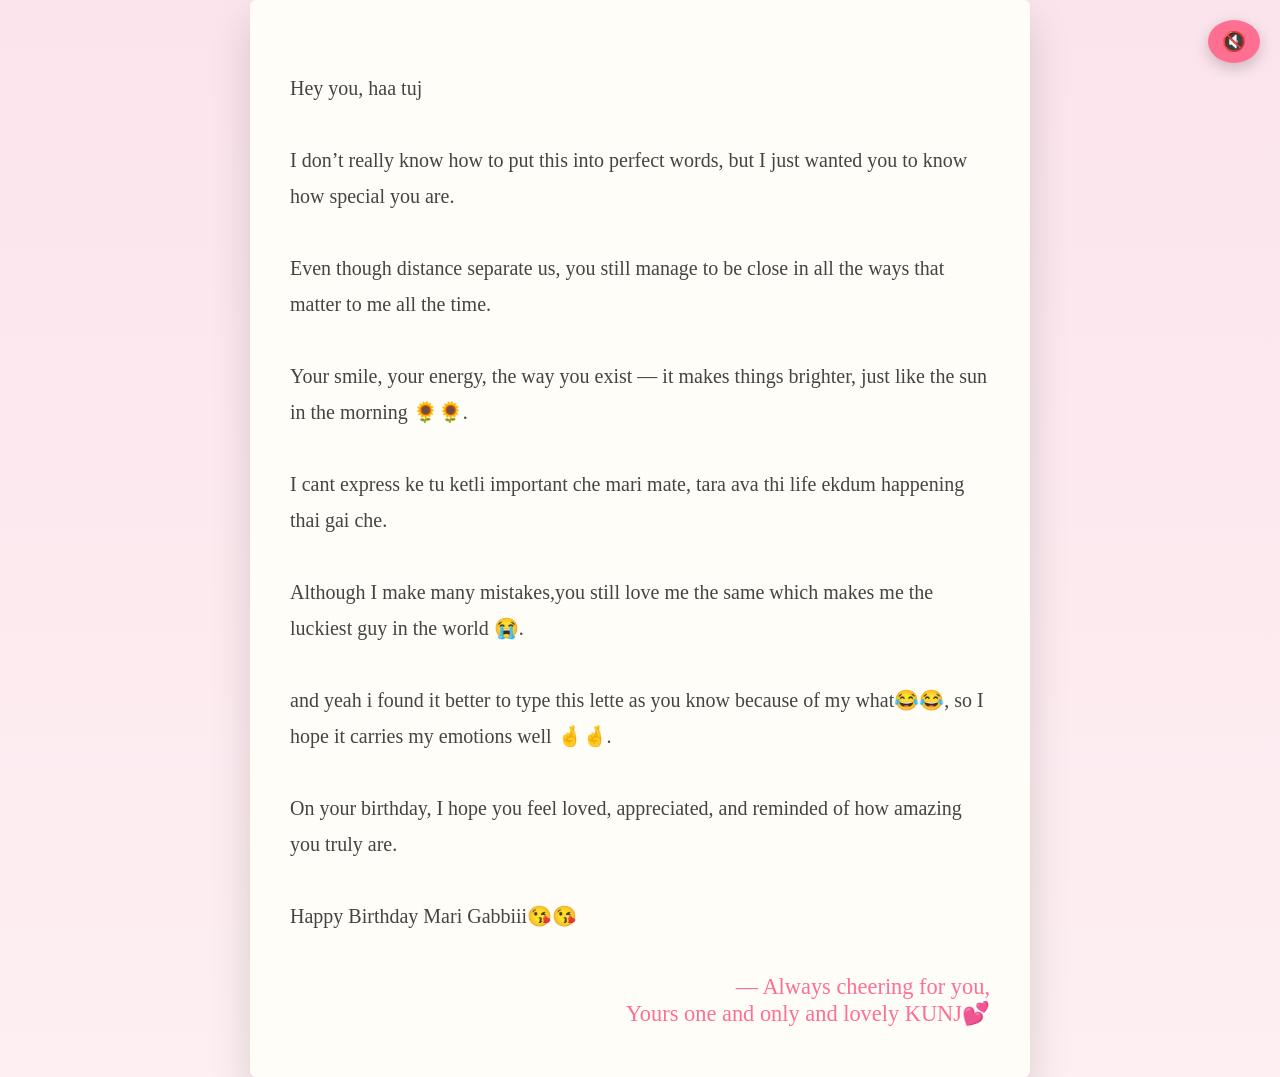
==== final-message.html @ fa192c27 "Add files via upload" ====
<!DOCTYPE html>
<html lang="en">
<head>
  <meta name="viewport" content="width=device-width, initial-scale=1.0" >
  <meta charset="UTF-8">
  <title>For You 💖</title>
  <link rel="stylesheet" href="css/final-message.css">
</head>

<body>

  <!-- Background Music -->
  <audio id="bg-music" loop>
    <source src="assets/music.mp3" type="audio/mpeg">
  </audio>
  
  <!-- Music Toggle Button -->
  <button id="music-btn">🔇</button>
  
  <div class="paper">
    <p>
      Hey you, haa tuj
      <br><br>
      I don’t really know how to put this into perfect words,
      but I just wanted you to know how special you are.
      <br><br>
      Even though distance separate us, you still manage to be
      close in all the ways that matter to me all the time.
      <br><br>
      Your smile, your energy, the way you exist —
      it makes things brighter, just like the sun in the morning 🌻🌻.
      <br><br>
      I cant express ke tu ketli important che mari mate,
      tara ava thi life ekdum happening thai gai che.
      <br><br>
      Although I make many mistakes,you still love me the same
      which makes me the luckiest guy in the world 😭.
      <br><br>
      and yeah i found it better to type this lette as you know because of my what😂😂,
      so I hope it carries my emotions well 🤞🤞.
      <br><br>
      On your birthday, I hope you feel loved,
      appreciated, and reminded of how amazing you truly are.
      <br><br>
      Happy Birthday Mari Gabbiii😘😘
    </p>
  
    <div class="signature">
      — Always cheering for you,<br>
       Yours one and only and lovely
       KUNJ💕
    </div>
  </div>
  
  <script src="js/music.js"></script>
  </body>
</html>
---- css/final-message.css ----
body {
  margin: 0;
  min-height: 100vh;
  background: linear-gradient(to top, #fdeff2, #fce4ec);
  display: flex;
  justify-content: center;
  align-items: center;
  font-family: 'Segoe Script', 'Comic Sans MS', cursive;
}

.paper {
  background: #fffdf8;
  width: 80%;
  max-width: 700px;
  padding: 50px 40px;
  box-shadow: 0 20px 40px rgba(0,0,0,0.15);
  border-radius: 6px;
  animation: fadeIn 2s ease;
}

.paper p {
  font-size: 1.25rem;
  line-height: 1.8;
  color: #444;
}

.signature {
  margin-top: 40px;
  text-align: right;
  font-size: 1.4rem;
  color: #ff6f91;
}

@keyframes fadeIn {
  from {
    opacity: 0;
    transform: translateY(20px);
  }
  to {
    opacity: 1;
    transform: translateY(0);
  }
}
#music-btn {
  position: fixed;
  top: 20px;
  right: 20px;
  background: #ff6f91;
  border: none;
  color: white;
  font-size: 1.2rem;
  padding: 10px 14px;
  border-radius: 50%;
  cursor: pointer;
  box-shadow: 0 5px 15px rgba(0,0,0,0.2);
}
@media (max-width: 768px) {

  .paper {
    width: 90%;
    padding: 35px 25px;
  }

  .paper p {
    font-size: 1.1rem;
  }

  .signature {
    font-size: 1.2rem;
  }

  #music-btn {
    top: 15px;
    right: 15px;
  }
}
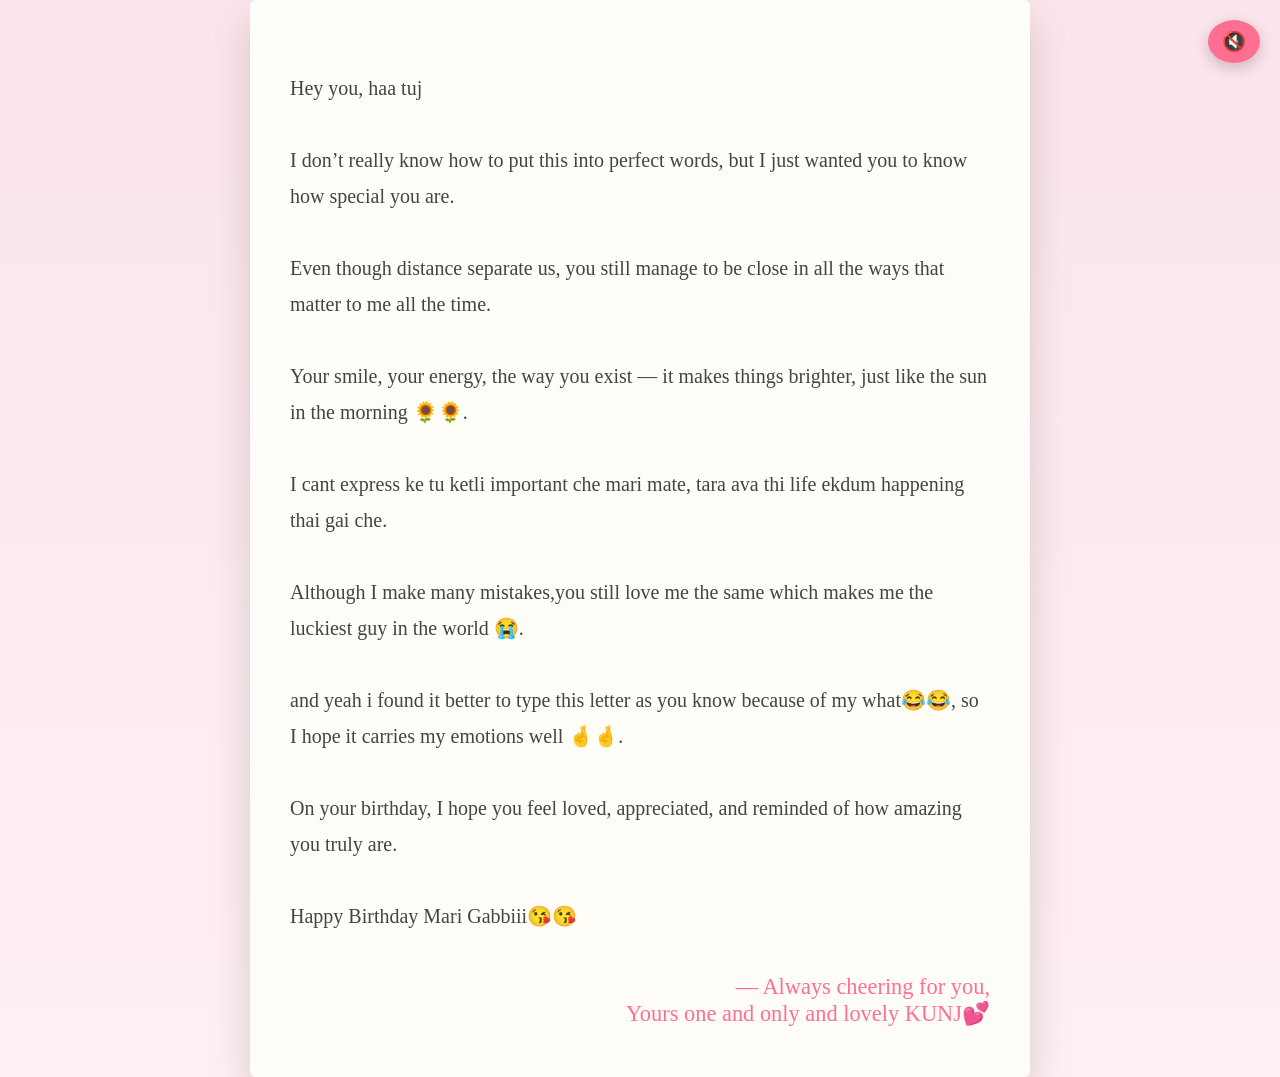
==== commit c2bee370: "Update final-message.html" ====
--- a/final-message.html
+++ b/final-message.html
@@ -36,7 +36,7 @@
       Although I make many mistakes,you still love me the same
       which makes me the luckiest guy in the world 😭.
       <br><br>
-      and yeah i found it better to type this lette as you know because of my what😂😂,
+      and yeah i found it better to type this letter as you know because of my what😂😂,
       so I hope it carries my emotions well 🤞🤞.
       <br><br>
       On your birthday, I hope you feel loved,
@@ -55,3 +55,4 @@
   <script src="js/music.js"></script>
   </body>
 </html>  
+
